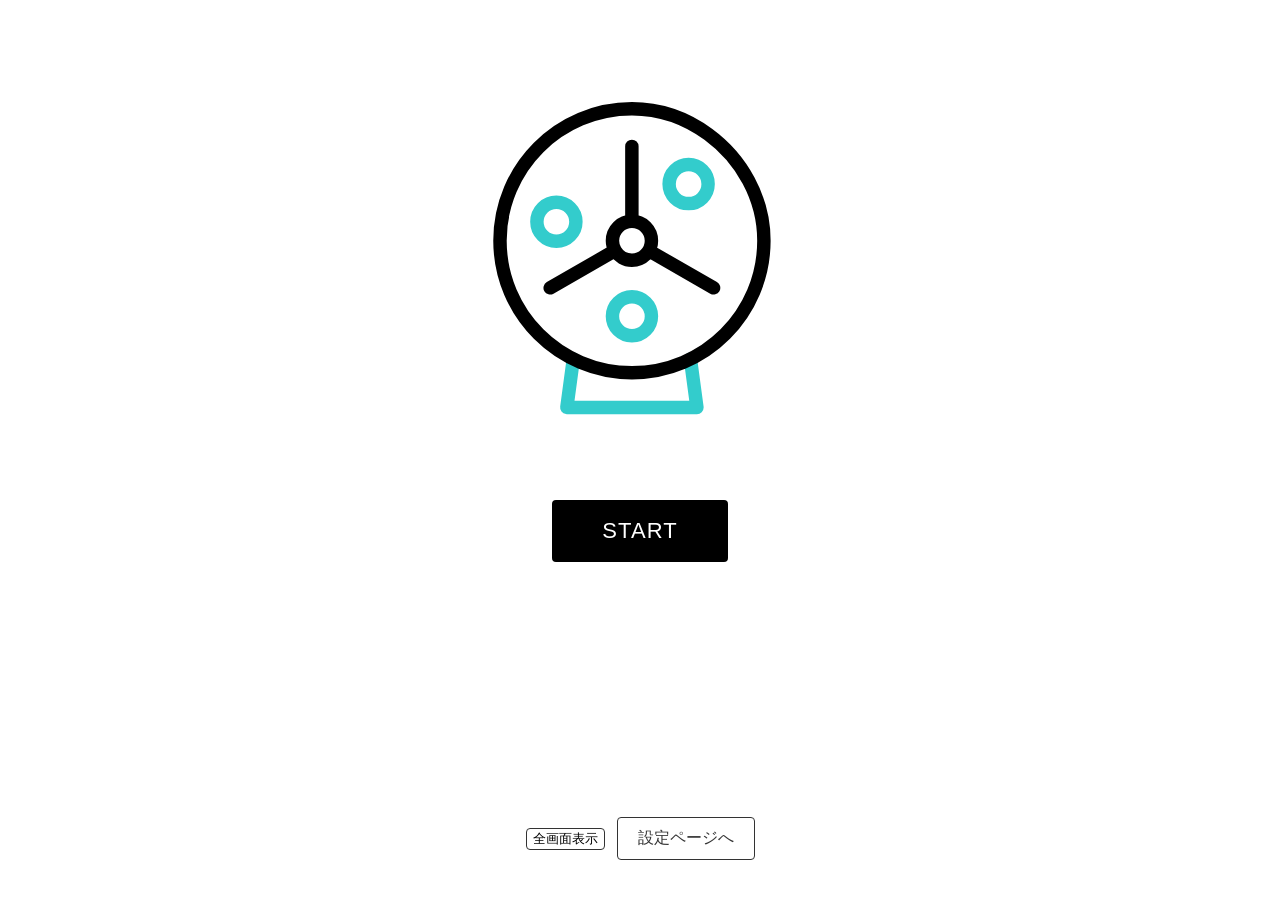
==== index.html @ a937e223 "何でもくじ: 初回コミット ブラウザで動くくじ引きWebアプリ（素のHTML/CSS/JS、file://でも動作）。 コードレビューで見つかった不具合・整理項目を修正した状態で登録。  - 画像をア" ====
<!DOCTYPE html>
<html lang="ja">
<head>
	<meta charset="utf-8">
	<meta name="viewport" content="width=device-width, initial-scale=1">
	<title>何でもくじ</title>
	<link rel="stylesheet" href="style.css">
</head>
<body>
	<div id="page">
	<div id="screen">
		<div id="screen-inner">
		  <div id="illust-wrap">
			<svg id="illust-svg" fill="none" height="100%" width="100%" viewBox="0 0 500 500" xmlns:xlink="http://www.w3.org/1999/xlink" xmlns="http://www.w3.org/2000/svg"><defs><filter id="i0"><feComponentTransfer in="SourceGraphic"><feFuncA tableValues="1 0" type="table" /></feComponentTransfer></filter><mask height="20000" width="20000" y="-10000" x="-10000" maskContentUnits="userSpaceOnUse" maskUnits="userSpaceOnUse" style="mask-type: alpha" mask-type="alpha" id="i1"><g filter="url(#i0)"><rect opacity="0" fill="#ffffff" height="500" width="500" y="0" x="0" /><g transform="matrix(1,0,0,1,-250,-250)"><g transform="matrix(1,0,0,1,250,250)"><g transform="matrix(1,0,0,1,-50,-50)" id="i2"><g transform="matrix(1,0,0,1,-200,-200)" id="i3"><g id="i4" transform="matrix(1,0,0,1,240.338,408.714)" fill="#ff0000"><path d="M-69.725,-28.711C-69.725,-28.711,-77.432,28.711,-77.432,28.711C-77.432,28.711,77.432,28.711,77.432,28.711C77.432,28.711,69.725,-28.711,69.725,-28.711" stroke-linejoin="round" stroke-linecap="round" stroke-width="16" stroke="#33cccc"><animate repeatCount="1" attributeName="d" dur="1.48s" begin="indefinite" calcMode="spline" values="M-69.725,-28.711C-69.725,-28.711,-77.432,28.711,-77.432,28.711C-77.432,28.711,77.432,28.711,77.432,28.711C77.432,28.711,69.725,-28.711,69.725,-28.711; M-69.725,-28.711C-69.725,-28.711,-77.432,28.711,-77.432,28.711C-77.432,28.711,77.432,28.711,77.432,28.711C77.432,28.711,69.725,-28.711,69.725,-28.711; M-53.225,-45.711C-53.225,-45.711,-65.432,28.922,-65.432,28.922C-65.432,28.922,68.932,28.922,68.932,28.922C68.932,28.922,49.225,-46.422,49.225,-46.422; M-55.225,-12.211C-55.225,-12.211,-77.432,28.711,-77.432,28.711C-77.432,28.711,77.432,28.711,77.432,28.711C77.432,28.711,50.225,-12.211,50.225,-12.211; M-69.725,-28.711C-69.725,-28.711,-77.432,28.711,-77.432,28.711C-77.432,28.711,77.432,28.711,77.432,28.711C77.432,28.711,69.725,-28.711,69.725,-28.711; M-69.725,-28.711C-69.725,-28.711,-77.432,28.711,-77.432,28.711C-77.432,28.711,77.432,28.711,77.432,28.711C77.432,28.711,69.725,-28.711,69.725,-28.711" keyTimes="0; 0.081081; 0.162162; 0.243243; 0.324324; 1" keySplines="0 0 1 1; 0.333 0 0.667 1; 0.333 0 0.667 1; 0.333 0 0.667 1; 0 0 1 1" fill="freeze" /></path></g><g id="i5" transform="matrix(1,0,0,1,240.406,238.973)" fill="#ff0000"><path d="M90.983,-126.578C64.967,-145.658,33.343,-157.097,0,-157.097C-86.762,-157.097,-157.097,-86.762,-157.097,0C-157.097,86.762,-86.762,157.097,0,157.097C86.762,157.097,157.097,86.762,157.097,0C157.097,-50.956,130.512,-97.588,90.983,-126.578Z" stroke-linejoin="round" stroke-linecap="round" stroke-width="16" stroke="#000000"><animate repeatCount="1" attributeName="d" dur="1.48s" begin="indefinite" calcMode="spline" values="M90.983,-126.578C64.967,-145.658,33.343,-157.097,0,-157.097C-86.762,-157.097,-157.097,-86.762,-157.097,0C-157.097,86.762,-86.762,157.097,0,157.097C86.762,157.097,157.097,86.762,157.097,0C157.097,-50.956,130.512,-97.588,90.983,-126.578Z; M90.983,-126.578C64.967,-145.658,33.343,-157.097,0,-157.097C-86.762,-157.097,-157.097,-86.762,-157.097,0C-157.097,86.762,-86.762,157.097,0,157.097C86.762,157.097,157.097,86.762,157.097,0C157.097,-50.956,130.512,-97.588,90.983,-126.578Z; M90.983,-152.578C64.967,-171.658,33.343,-183.097,0,-183.097C-86.762,-183.097,-157.097,-112.762,-157.097,-26C-157.097,60.762,-86.762,131.097,0,131.097C86.762,131.097,157.097,60.762,157.097,-26C157.097,-76.956,130.512,-123.588,90.983,-152.578Z; M90.983,-118.578C64.967,-137.658,33.343,-149.097,0,-149.097C-86.762,-149.097,-157.097,-78.762,-157.097,8C-157.097,94.762,-86.762,165.097,0,165.097C86.762,165.097,157.097,94.762,157.097,8C157.097,-42.956,130.512,-89.588,90.983,-118.578Z; M90.983,-126.578C64.967,-145.658,33.343,-157.097,0,-157.097C-86.762,-157.097,-157.097,-86.762,-157.097,0C-157.097,86.762,-86.762,157.097,0,157.097C86.762,157.097,157.097,86.762,157.097,0C157.097,-50.956,130.512,-97.588,90.983,-126.578Z; M90.983,-126.578C64.967,-145.658,33.343,-157.097,0,-157.097C-86.762,-157.097,-157.097,-86.762,-157.097,0C-157.097,86.762,-86.762,157.097,0,157.097C86.762,157.097,157.097,86.762,157.097,0C157.097,-50.956,130.512,-97.588,90.983,-126.578Z" keyTimes="0; 0.081081; 0.162162; 0.243243; 0.324324; 1" keySplines="0 0 1 1; 0.333 0 0.667 1; 0.333 0 0.667 1; 0.333 0 0.667 1; 0 0 1 1" fill="freeze" /></path></g></g></g></g></g></g></mask></defs><g transform="matrix(1,0,0,1,250,250)" opacity="0" id="i6" /><g mask="url(#i1)" transform="matrix(1,0,0,1,250,250)" id="i6"><g transform="matrix(1,0,0,1,-50,-50)" id="i2"><g id="i7"><g transform="translate(50,50)"><animateTransform repeatCount="1" type="translate" attributeName="transform" dur="1.48s" begin="indefinite" calcMode="spline" values="50 50; 50 50; 63 37; 50 50; 50 50; 50 50" keyTimes="0; 0.054054; 0.162162; 0.27027; 0.378378; 1" keySplines="0 0 1 1; 0.333 0 0.667 1; 0.333 0 0.667 1; 0 0 1 1; 0 0 1 1" fill="freeze" /><g transform="scale(1,1) translate(0,0)" /></g></g></g></g><g display="none" transform="matrix(1,0,0,1,250,250)" id="i6"><g transform="matrix(1,0,0,1,-50,-50)" id="i2"><g transform="matrix(1,0,0,1,-200,-200)" id="i3"><g id="i4" transform="matrix(1,0,0,1,240.338,408.714)" fill="#ff0000"><path d="M-69.725,-28.711C-69.725,-28.711,-77.432,28.711,-77.432,28.711C-77.432,28.711,77.432,28.711,77.432,28.711C77.432,28.711,69.725,-28.711,69.725,-28.711" stroke-linejoin="round" stroke-linecap="round" stroke-width="16" stroke="#33cccc"><animate repeatCount="1" attributeName="d" dur="1.48s" begin="indefinite" calcMode="spline" values="M-69.725,-28.711C-69.725,-28.711,-77.432,28.711,-77.432,28.711C-77.432,28.711,77.432,28.711,77.432,28.711C77.432,28.711,69.725,-28.711,69.725,-28.711; M-69.725,-28.711C-69.725,-28.711,-77.432,28.711,-77.432,28.711C-77.432,28.711,77.432,28.711,77.432,28.711C77.432,28.711,69.725,-28.711,69.725,-28.711; M-53.225,-45.711C-53.225,-45.711,-65.432,28.922,-65.432,28.922C-65.432,28.922,68.932,28.922,68.932,28.922C68.932,28.922,49.225,-46.422,49.225,-46.422; M-55.225,-12.211C-55.225,-12.211,-77.432,28.711,-77.432,28.711C-77.432,28.711,77.432,28.711,77.432,28.711C77.432,28.711,50.225,-12.211,50.225,-12.211; M-69.725,-28.711C-69.725,-28.711,-77.432,28.711,-77.432,28.711C-77.432,28.711,77.432,28.711,77.432,28.711C77.432,28.711,69.725,-28.711,69.725,-28.711; M-69.725,-28.711C-69.725,-28.711,-77.432,28.711,-77.432,28.711C-77.432,28.711,77.432,28.711,77.432,28.711C77.432,28.711,69.725,-28.711,69.725,-28.711" keyTimes="0; 0.081081; 0.162162; 0.243243; 0.324324; 1" keySplines="0 0 1 1; 0.333 0 0.667 1; 0.333 0 0.667 1; 0.333 0 0.667 1; 0 0 1 1" fill="freeze" /></path></g><g id="i5" transform="matrix(1,0,0,1,240.406,238.973)" fill="#ff0000"><path d="M90.983,-126.578C64.967,-145.658,33.343,-157.097,0,-157.097C-86.762,-157.097,-157.097,-86.762,-157.097,0C-157.097,86.762,-86.762,157.097,0,157.097C86.762,157.097,157.097,86.762,157.097,0C157.097,-50.956,130.512,-97.588,90.983,-126.578Z" stroke-linejoin="round" stroke-linecap="round" stroke-width="16" stroke="#000000"><animate repeatCount="1" attributeName="d" dur="1.48s" begin="indefinite" calcMode="spline" values="M90.983,-126.578C64.967,-145.658,33.343,-157.097,0,-157.097C-86.762,-157.097,-157.097,-86.762,-157.097,0C-157.097,86.762,-86.762,157.097,0,157.097C86.762,157.097,157.097,86.762,157.097,0C157.097,-50.956,130.512,-97.588,90.983,-126.578Z; M90.983,-126.578C64.967,-145.658,33.343,-157.097,0,-157.097C-86.762,-157.097,-157.097,-86.762,-157.097,0C-157.097,86.762,-86.762,157.097,0,157.097C86.762,157.097,157.097,86.762,157.097,0C157.097,-50.956,130.512,-97.588,90.983,-126.578Z; M90.983,-152.578C64.967,-171.658,33.343,-183.097,0,-183.097C-86.762,-183.097,-157.097,-112.762,-157.097,-26C-157.097,60.762,-86.762,131.097,0,131.097C86.762,131.097,157.097,60.762,157.097,-26C157.097,-76.956,130.512,-123.588,90.983,-152.578Z; M90.983,-118.578C64.967,-137.658,33.343,-149.097,0,-149.097C-86.762,-149.097,-157.097,-78.762,-157.097,8C-157.097,94.762,-86.762,165.097,0,165.097C86.762,165.097,157.097,94.762,157.097,8C157.097,-42.956,130.512,-89.588,90.983,-118.578Z; M90.983,-126.578C64.967,-145.658,33.343,-157.097,0,-157.097C-86.762,-157.097,-157.097,-86.762,-157.097,0C-157.097,86.762,-86.762,157.097,0,157.097C86.762,157.097,157.097,86.762,157.097,0C157.097,-50.956,130.512,-97.588,90.983,-126.578Z; M90.983,-126.578C64.967,-145.658,33.343,-157.097,0,-157.097C-86.762,-157.097,-157.097,-86.762,-157.097,0C-157.097,86.762,-86.762,157.097,0,157.097C86.762,157.097,157.097,86.762,157.097,0C157.097,-50.956,130.512,-97.588,90.983,-126.578Z" keyTimes="0; 0.081081; 0.162162; 0.243243; 0.324324; 1" keySplines="0 0 1 1; 0.333 0 0.667 1; 0.333 0 0.667 1; 0.333 0 0.667 1; 0 0 1 1" fill="freeze" /></path></g></g></g></g><g transform="matrix(1,0,0,1,250,250)" id="i6"><g transform="matrix(1,0,0,1,-50,-50)" id="i2"><g id="i8"><g transform="translate(40,39)"><animateTransform repeatCount="1" type="translate" attributeName="transform" dur="1.48s" begin="indefinite" calcMode="spline" values="40 39; 40 39; 40 15; 40 58; 40 39; 40 39" keyTimes="0; 0.054054; 0.162162; 0.243243; 0.324324; 1" keySplines="0 0 1 1; 0.333 0 0.667 1; 0.333 0 0.667 1; 0.333 0 0.667 1; 0 0 1 1" fill="freeze" /><g transform="rotate(0)"><animateTransform repeatCount="1" type="rotate" attributeName="transform" dur="1.48s" begin="indefinite" calcMode="spline" values="0; 0; 360; 360" keyTimes="0; 0.081081; 0.918919; 1" keySplines="0 0 1 1; 0.333 0 0.26 1; 0 0 1 1" fill="freeze" /><g transform="scale(1,1) translate(10,11)"><g id="i5"><path stroke-linejoin="round" stroke-linecap="round" stroke-width="16" stroke="#000000" d="M-9.667,-123.393C-9.667,-123.393,-9.667,-35.625,-9.667,-35.625C-9.667,-35.625,-9.667,-123.393,-9.667,-123.393ZM87.608,45.092C87.608,45.092,10.726,0.913,10.726,0.913M-106.942,45.092C-106.942,45.092,-29.938,0.812,-29.938,0.812M-9.594,-34.243C-22.416,-34.243,-32.81,-23.849,-32.81,-11.027C-32.81,-6.647,-31.597,-2.55,-29.489,0.946C-25.426,7.684,-18.036,12.189,-9.594,12.189C3.228,12.189,13.623,1.795,13.623,-11.027C13.623,-23.849,3.228,-34.243,-9.594,-34.243Z" /></g></g></g></g></g></g></g><g transform="matrix(1,0,0,1,250,250)" id="i6"><g transform="matrix(1,0,0,1,-50,-50)" id="i2"><g id="i8"><g transform="translate(40,39)"><animateTransform repeatCount="1" type="translate" attributeName="transform" dur="1.48s" begin="indefinite" calcMode="spline" values="40 39; 40 39; 40 15; 40 58; 40 39; 40 39" keyTimes="0; 0.054054; 0.162162; 0.243243; 0.324324; 1" keySplines="0 0 1 1; 0.333 0 0.667 1; 0.333 0 0.667 1; 0.333 0 0.667 1; 0 0 1 1" fill="freeze" /><g transform="rotate(0)"><animateTransform repeatCount="1" type="rotate" attributeName="transform" dur="1.48s" begin="indefinite" calcMode="spline" values="0; 0; 360; 360" keyTimes="0; 0.081081; 0.918919; 1" keySplines="0 0 1 1; 0.333 0 0.26 1; 0 0 1 1" fill="freeze" /><g transform="scale(1,1) translate(10,11)"><g transform="matrix(1,0,0,1,0,0)" id="i9"><g id="i5"><path stroke-linejoin="round" stroke-linecap="round" stroke-width="16" stroke="#33cccc" d="M13.623,78.789C13.623,91.611,3.228,102.006,-9.594,102.006C-22.416,102.006,-32.81,91.611,-32.81,78.789C-32.81,65.967,-22.416,55.573,-9.594,55.573C3.228,55.573,13.623,65.967,13.623,78.789ZM-99.525,-56.751C-112.347,-56.751,-122.742,-46.356,-122.742,-33.534C-122.742,-20.712,-112.347,-10.318,-99.525,-10.318C-86.703,-10.318,-76.309,-20.712,-76.309,-33.534C-76.309,-46.356,-86.703,-56.751,-99.525,-56.751ZM57.874,-101.68C45.052,-101.68,34.657,-91.285,34.657,-78.463C34.657,-65.641,45.052,-55.247,57.874,-55.247C70.696,-55.247,81.09,-65.641,81.09,-78.463C81.09,-91.285,70.696,-101.68,57.874,-101.68Z" /></g></g></g></g></g></g></g></g><g transform="matrix(1,0,0,1,250,250)" id="i6"><g transform="matrix(1,0,0,1,-50,-50)" id="i2"><g transform="matrix(1,0,0,1,-200,-200)" id="i10"><g id="i4" transform="matrix(1,0,0,1,240.338,408.714)"><path d="M-69.725,-28.711C-69.725,-28.711,-77.432,28.711,-77.432,28.711C-77.432,28.711,77.432,28.711,77.432,28.711C77.432,28.711,69.725,-28.711,69.725,-28.711" stroke-linejoin="round" stroke-linecap="round" stroke-width="16" stroke="#33cccc"><animate repeatCount="1" attributeName="d" dur="1.48s" begin="indefinite" calcMode="spline" values="M-69.725,-28.711C-69.725,-28.711,-77.432,28.711,-77.432,28.711C-77.432,28.711,77.432,28.711,77.432,28.711C77.432,28.711,69.725,-28.711,69.725,-28.711; M-69.725,-28.711C-69.725,-28.711,-77.432,28.711,-77.432,28.711C-77.432,28.711,77.432,28.711,77.432,28.711C77.432,28.711,69.725,-28.711,69.725,-28.711; M-53.225,-45.711C-53.225,-45.711,-65.432,28.922,-65.432,28.922C-65.432,28.922,68.932,28.922,68.932,28.922C68.932,28.922,49.225,-46.422,49.225,-46.422; M-55.225,-12.211C-55.225,-12.211,-77.432,28.711,-77.432,28.711C-77.432,28.711,77.432,28.711,77.432,28.711C77.432,28.711,50.225,-12.211,50.225,-12.211; M-69.725,-28.711C-69.725,-28.711,-77.432,28.711,-77.432,28.711C-77.432,28.711,77.432,28.711,77.432,28.711C77.432,28.711,69.725,-28.711,69.725,-28.711; M-69.725,-28.711C-69.725,-28.711,-77.432,28.711,-77.432,28.711C-77.432,28.711,77.432,28.711,77.432,28.711C77.432,28.711,69.725,-28.711,69.725,-28.711" keyTimes="0; 0.081081; 0.162162; 0.243243; 0.324324; 1" keySplines="0 0 1 1; 0.333 0 0.667 1; 0.333 0 0.667 1; 0.333 0 0.667 1; 0 0 1 1" fill="freeze" /></path></g><g id="i5" transform="matrix(1,0,0,1,240.406,238.973)"><path d="M90.983,-126.578C64.967,-145.658,33.343,-157.097,0,-157.097C-86.762,-157.097,-157.097,-86.762,-157.097,0C-157.097,86.762,-86.762,157.097,0,157.097C86.762,157.097,157.097,86.762,157.097,0C157.097,-50.956,130.512,-97.588,90.983,-126.578Z" stroke-linejoin="round" stroke-linecap="round" stroke-width="16" stroke="#000000"><animate repeatCount="1" attributeName="d" dur="1.48s" begin="indefinite" calcMode="spline" values="M90.983,-126.578C64.967,-145.658,33.343,-157.097,0,-157.097C-86.762,-157.097,-157.097,-86.762,-157.097,0C-157.097,86.762,-86.762,157.097,0,157.097C86.762,157.097,157.097,86.762,157.097,0C157.097,-50.956,130.512,-97.588,90.983,-126.578Z; M90.983,-126.578C64.967,-145.658,33.343,-157.097,0,-157.097C-86.762,-157.097,-157.097,-86.762,-157.097,0C-157.097,86.762,-86.762,157.097,0,157.097C86.762,157.097,157.097,86.762,157.097,0C157.097,-50.956,130.512,-97.588,90.983,-126.578Z; M90.983,-152.578C64.967,-171.658,33.343,-183.097,0,-183.097C-86.762,-183.097,-157.097,-112.762,-157.097,-26C-157.097,60.762,-86.762,131.097,0,131.097C86.762,131.097,157.097,60.762,157.097,-26C157.097,-76.956,130.512,-123.588,90.983,-152.578Z; M90.983,-118.578C64.967,-137.658,33.343,-149.097,0,-149.097C-86.762,-149.097,-157.097,-78.762,-157.097,8C-157.097,94.762,-86.762,165.097,0,165.097C86.762,165.097,157.097,94.762,157.097,8C157.097,-42.956,130.512,-89.588,90.983,-118.578Z; M90.983,-126.578C64.967,-145.658,33.343,-157.097,0,-157.097C-86.762,-157.097,-157.097,-86.762,-157.097,0C-157.097,86.762,-86.762,157.097,0,157.097C86.762,157.097,157.097,86.762,157.097,0C157.097,-50.956,130.512,-97.588,90.983,-126.578Z; M90.983,-126.578C64.967,-145.658,33.343,-157.097,0,-157.097C-86.762,-157.097,-157.097,-86.762,-157.097,0C-157.097,86.762,-86.762,157.097,0,157.097C86.762,157.097,157.097,86.762,157.097,0C157.097,-50.956,130.512,-97.588,90.983,-126.578Z" keyTimes="0; 0.081081; 0.162162; 0.243243; 0.324324; 1" keySplines="0 0 1 1; 0.333 0 0.667 1; 0.333 0 0.667 1; 0.333 0 0.667 1; 0 0 1 1" fill="freeze" /></path></g></g></g></g><g transform="matrix(1,0,0,1,250,250)" id="i6"><g transform="matrix(1,0,0,1,-50,-50)" opacity="0" id="i2" /></g></svg>
			<div id="result-popup">
			  <button id="bt-popup-close" aria-label="閉じる">&times;</button>
			  <div id="result-text"></div>
			  <img id="result-image" class="s-hide" alt="">
			</div>
		  </div>
		  <button id="bt-get" class="bt-kuji">START</button>
		  <button id="bt-pre" class="bt-kuji invisible">戻る</button>
		</div>
	  </div>
	  <div id="utility-buttons">
		<button id="bt-fullscreen" class="bt-kuji">全画面表示</button>
		<a href="settings.html" class="bt-kuji">設定ページへ</a>
	  </div>
	  </div>

	  <div id="msg-box">
		<div id="message" class="off">データを保存しました。</div>
	  </div>
	  <script src="script.js"></script>
	  </body>
	  </html>
---- style.css ----
html{
    box-sizing: border-box;
  }
  *, *::before, *::after{
    box-sizing: inherit;
  }
  body{
    margin: 0;
  }
  #page{
    min-height: 100svh;
    display: flex;
    flex-direction: column;
    align-items: center;
    justify-content: space-between;
    gap: 32px;
    padding: clamp(16px, 4vw, 40px) 16px;
  }
  #screen{
    user-select: none;
    width: 100%;
    display: flex;
    justify-content: center;
  }
  #screen-inner{
    display: flex;
    flex-direction: column;
    align-items: center;
    width: 100%;
  }
  #illust-wrap{
    position: relative;
    width: min(80vw, 420px);
    aspect-ratio: 1 / 1;
    margin-bottom: clamp(20px, 5vw, 40px);
  }
  #illust-svg{
    display: block;
    width: 100%;
    height: 100%;
  }
  #result-popup{
    position: fixed;
    top: 50%;
    left: 50%;
    z-index: 1100;
    display: flex;
    flex-direction: column;
    align-items: center;
    gap: clamp(12px, 3vw, 20px);
    width: max-content;
    max-width: min(92vw, 420px);
    max-height: 85vh;
    overflow-y: auto;
    padding: clamp(20px, 5vw, 32px) clamp(20px, 6vw, 32px);
    border: 2px solid #333;
    border-radius: 16px;
    background-color: #fff;
    box-shadow: 0 6px 20px rgba(0,0,0,.2);
    font-size: clamp(16px, 3.5vw, 20px);
    line-height: 1.4;
    text-align: center;
    opacity: 0;
    pointer-events: none;
    transform: translate(-50%,-50%) scale(.7);
    transition: opacity .2s ease, transform .2s ease;
  }
  #result-popup.popup-show{
    opacity: 1;
    pointer-events: auto;
    transform: translate(-50%,-50%) scale(1);
  }
  #bt-popup-close{
    position: absolute;
    top: 8px;
    right: 8px;
    width: 32px;
    height: 32px;
    display: flex;
    align-items: center;
    justify-content: center;
    padding: 0;
    border: none;
    border-radius: 50%;
    background-color: transparent;
    color: #333;
    font-size: 22px;
    line-height: 1;
    cursor: pointer;
  }
  #bt-popup-close:hover{
    background-color: #eee;
  }
  #result-image{
    display: block;
    width: 100%;
    max-width: 320px;
    max-height: 320px;
    object-fit: contain;
    border-radius: 8px;
  }
  #result-image.s-hide{
    display: none;
  }
  /*  */
  #bt-get,#bt-pre{
    display: block;
    padding: clamp(12px, 3vw, 16px) clamp(28px, 8vw, 48px);
    border-width: 2px;
    font-size: clamp(18px, 4vw, 22px);
    letter-spacing: 0.05em;
  }
  #bt-get{
    background-color: #000;
    color: #fff;
    border-color: #000;
  }
  #bt-get:hover{
    background-color: #333;
  }
  #utility-buttons{
    display: flex;
    flex-wrap: wrap;
    justify-content: center;
    align-items: center;
    gap: 12px;
  }
  .bt-kuji{
    box-sizing: border-box;
    border: 1px solid #333;
    border-radius: 4px;
    background-color: #fff;
    user-select: none;
    cursor: pointer;
  }
  .bt-kuji:hover{
    background-color: #ddd;
  }
  a.bt-kuji{
    display: inline-block;
    padding: 10px 20px;
    text-decoration: none;
    color: #333;
  }
  /* settings */
  #setting-font{
    width: 60px;
    margin: 0 4px;
  }
  /* kuji */
  .kuji-unit {
    padding: 8px;
    margin: 16px 0;
    background-color: #eee;
  }
  .kuji-name{
    width: 100%;
    max-width: 300px;
    vertical-align: top;
  }
  .kuji-num{
    width: 100px;
    max-width: 30%;
  }
  .kuji-keep{
    transform: scale(1.5);
    margin: 0 8px;
    cursor: pointer;
  }
  .kuji-image-item{
    display: flex;
    flex-wrap: wrap;
    align-items: center;
    gap: 8px;
  }
  .kuji-image-clear-bt{
    padding: 4px 10px;
    font-size: 14px;
  }
  .kuji-image-preview{
    display: block;
    width: 100%;
    max-width: 160px;
    max-height: 160px;
    object-fit: contain;
    border: 1px solid #ccc;
    border-radius: 4px;
    background-color: #fff;
  }
  .kuji-image-preview.s-hide{
    display: none;
  }
  .kuji-bt-del{
    display: block;
    margin-left: auto;
  }
  #bt-add-kuji{
    display: block;
    margin: 0 auto;
  }
  #area-save{
    margin: 60px 0;
    text-align: right;
  }
  /*  */
  #msg-box{
    box-sizing: border-box;
    width: 100%;
    position: fixed;
    bottom: 10px;
    left: 0;
    z-index: 1000;
    text-align: center;
    pointer-events: none;
  }
  #message{
    display: inline-block;
    box-sizing: border-box;
    max-width: 90%;
    padding: 10px 20px;
    border: 2px solid #BF360C;
    background-color: #FBE9E7;
    color: #BF360C;
    word-break: break-all;
    opacity: 1;
    pointer-events: auto;  
  }
  #message.off{
    opacity: 0;
    transition: opacity 1s;
    pointer-events: none;
  }
  /*  */
  .s-hide{
    display: none;
  }
  .invisible{
    visibility: hidden;
  }
  summary{
    cursor: pointer;
  }
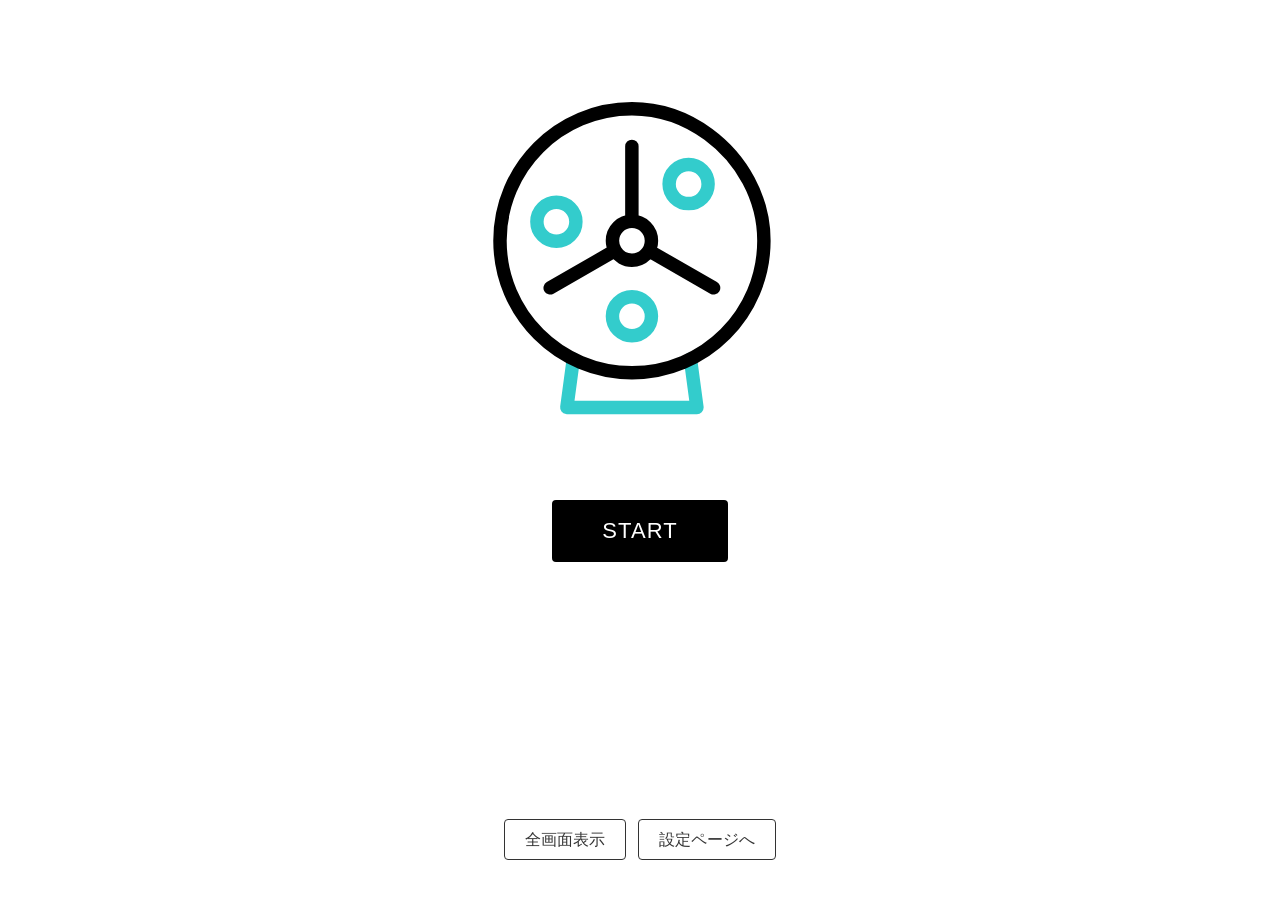
==== commit 5420cf66: "当選時の紙吹雪を追加し、全画面表示が真っ黒になる不具合を修正 - 結果ポップアップ表示と同時にcanvasで紙吹雪を約6秒表示（外部ライブラリなし）   - 左右下からの打ち上げ＋上からの降下、ポップ" ====
--- a/index.html
+++ b/index.html
@@ -12,6 +12,7 @@
 		<div id="screen-inner">
 		  <div id="illust-wrap">
 			<svg id="illust-svg" fill="none" height="100%" width="100%" viewBox="0 0 500 500" xmlns:xlink="http://www.w3.org/1999/xlink" xmlns="http://www.w3.org/2000/svg"><defs><filter id="i0"><feComponentTransfer in="SourceGraphic"><feFuncA tableValues="1 0" type="table" /></feComponentTransfer></filter><mask height="20000" width="20000" y="-10000" x="-10000" maskContentUnits="userSpaceOnUse" maskUnits="userSpaceOnUse" style="mask-type: alpha" mask-type="alpha" id="i1"><g filter="url(#i0)"><rect opacity="0" fill="#ffffff" height="500" width="500" y="0" x="0" /><g transform="matrix(1,0,0,1,-250,-250)"><g transform="matrix(1,0,0,1,250,250)"><g transform="matrix(1,0,0,1,-50,-50)" id="i2"><g transform="matrix(1,0,0,1,-200,-200)" id="i3"><g id="i4" transform="matrix(1,0,0,1,240.338,408.714)" fill="#ff0000"><path d="M-69.725,-28.711C-69.725,-28.711,-77.432,28.711,-77.432,28.711C-77.432,28.711,77.432,28.711,77.432,28.711C77.432,28.711,69.725,-28.711,69.725,-28.711" stroke-linejoin="round" stroke-linecap="round" stroke-width="16" stroke="#33cccc"><animate repeatCount="1" attributeName="d" dur="1.48s" begin="indefinite" calcMode="spline" values="M-69.725,-28.711C-69.725,-28.711,-77.432,28.711,-77.432,28.711C-77.432,28.711,77.432,28.711,77.432,28.711C77.432,28.711,69.725,-28.711,69.725,-28.711; M-69.725,-28.711C-69.725,-28.711,-77.432,28.711,-77.432,28.711C-77.432,28.711,77.432,28.711,77.432,28.711C77.432,28.711,69.725,-28.711,69.725,-28.711; M-53.225,-45.711C-53.225,-45.711,-65.432,28.922,-65.432,28.922C-65.432,28.922,68.932,28.922,68.932,28.922C68.932,28.922,49.225,-46.422,49.225,-46.422; M-55.225,-12.211C-55.225,-12.211,-77.432,28.711,-77.432,28.711C-77.432,28.711,77.432,28.711,77.432,28.711C77.432,28.711,50.225,-12.211,50.225,-12.211; M-69.725,-28.711C-69.725,-28.711,-77.432,28.711,-77.432,28.711C-77.432,28.711,77.432,28.711,77.432,28.711C77.432,28.711,69.725,-28.711,69.725,-28.711; M-69.725,-28.711C-69.725,-28.711,-77.432,28.711,-77.432,28.711C-77.432,28.711,77.432,28.711,77.432,28.711C77.432,28.711,69.725,-28.711,69.725,-28.711" keyTimes="0; 0.081081; 0.162162; 0.243243; 0.324324; 1" keySplines="0 0 1 1; 0.333 0 0.667 1; 0.333 0 0.667 1; 0.333 0 0.667 1; 0 0 1 1" fill="freeze" /></path></g><g id="i5" transform="matrix(1,0,0,1,240.406,238.973)" fill="#ff0000"><path d="M90.983,-126.578C64.967,-145.658,33.343,-157.097,0,-157.097C-86.762,-157.097,-157.097,-86.762,-157.097,0C-157.097,86.762,-86.762,157.097,0,157.097C86.762,157.097,157.097,86.762,157.097,0C157.097,-50.956,130.512,-97.588,90.983,-126.578Z" stroke-linejoin="round" stroke-linecap="round" stroke-width="16" stroke="#000000"><animate repeatCount="1" attributeName="d" dur="1.48s" begin="indefinite" calcMode="spline" values="M90.983,-126.578C64.967,-145.658,33.343,-157.097,0,-157.097C-86.762,-157.097,-157.097,-86.762,-157.097,0C-157.097,86.762,-86.762,157.097,0,157.097C86.762,157.097,157.097,86.762,157.097,0C157.097,-50.956,130.512,-97.588,90.983,-126.578Z; M90.983,-126.578C64.967,-145.658,33.343,-157.097,0,-157.097C-86.762,-157.097,-157.097,-86.762,-157.097,0C-157.097,86.762,-86.762,157.097,0,157.097C86.762,157.097,157.097,86.762,157.097,0C157.097,-50.956,130.512,-97.588,90.983,-126.578Z; M90.983,-152.578C64.967,-171.658,33.343,-183.097,0,-183.097C-86.762,-183.097,-157.097,-112.762,-157.097,-26C-157.097,60.762,-86.762,131.097,0,131.097C86.762,131.097,157.097,60.762,157.097,-26C157.097,-76.956,130.512,-123.588,90.983,-152.578Z; M90.983,-118.578C64.967,-137.658,33.343,-149.097,0,-149.097C-86.762,-149.097,-157.097,-78.762,-157.097,8C-157.097,94.762,-86.762,165.097,0,165.097C86.762,165.097,157.097,94.762,157.097,8C157.097,-42.956,130.512,-89.588,90.983,-118.578Z; M90.983,-126.578C64.967,-145.658,33.343,-157.097,0,-157.097C-86.762,-157.097,-157.097,-86.762,-157.097,0C-157.097,86.762,-86.762,157.097,0,157.097C86.762,157.097,157.097,86.762,157.097,0C157.097,-50.956,130.512,-97.588,90.983,-126.578Z; M90.983,-126.578C64.967,-145.658,33.343,-157.097,0,-157.097C-86.762,-157.097,-157.097,-86.762,-157.097,0C-157.097,86.762,-86.762,157.097,0,157.097C86.762,157.097,157.097,86.762,157.097,0C157.097,-50.956,130.512,-97.588,90.983,-126.578Z" keyTimes="0; 0.081081; 0.162162; 0.243243; 0.324324; 1" keySplines="0 0 1 1; 0.333 0 0.667 1; 0.333 0 0.667 1; 0.333 0 0.667 1; 0 0 1 1" fill="freeze" /></path></g></g></g></g></g></g></mask></defs><g transform="matrix(1,0,0,1,250,250)" opacity="0" id="i6" /><g mask="url(#i1)" transform="matrix(1,0,0,1,250,250)" id="i6"><g transform="matrix(1,0,0,1,-50,-50)" id="i2"><g id="i7"><g transform="translate(50,50)"><animateTransform repeatCount="1" type="translate" attributeName="transform" dur="1.48s" begin="indefinite" calcMode="spline" values="50 50; 50 50; 63 37; 50 50; 50 50; 50 50" keyTimes="0; 0.054054; 0.162162; 0.27027; 0.378378; 1" keySplines="0 0 1 1; 0.333 0 0.667 1; 0.333 0 0.667 1; 0 0 1 1; 0 0 1 1" fill="freeze" /><g transform="scale(1,1) translate(0,0)" /></g></g></g></g><g display="none" transform="matrix(1,0,0,1,250,250)" id="i6"><g transform="matrix(1,0,0,1,-50,-50)" id="i2"><g transform="matrix(1,0,0,1,-200,-200)" id="i3"><g id="i4" transform="matrix(1,0,0,1,240.338,408.714)" fill="#ff0000"><path d="M-69.725,-28.711C-69.725,-28.711,-77.432,28.711,-77.432,28.711C-77.432,28.711,77.432,28.711,77.432,28.711C77.432,28.711,69.725,-28.711,69.725,-28.711" stroke-linejoin="round" stroke-linecap="round" stroke-width="16" stroke="#33cccc"><animate repeatCount="1" attributeName="d" dur="1.48s" begin="indefinite" calcMode="spline" values="M-69.725,-28.711C-69.725,-28.711,-77.432,28.711,-77.432,28.711C-77.432,28.711,77.432,28.711,77.432,28.711C77.432,28.711,69.725,-28.711,69.725,-28.711; M-69.725,-28.711C-69.725,-28.711,-77.432,28.711,-77.432,28.711C-77.432,28.711,77.432,28.711,77.432,28.711C77.432,28.711,69.725,-28.711,69.725,-28.711; M-53.225,-45.711C-53.225,-45.711,-65.432,28.922,-65.432,28.922C-65.432,28.922,68.932,28.922,68.932,28.922C68.932,28.922,49.225,-46.422,49.225,-46.422; M-55.225,-12.211C-55.225,-12.211,-77.432,28.711,-77.432,28.711C-77.432,28.711,77.432,28.711,77.432,28.711C77.432,28.711,50.225,-12.211,50.225,-12.211; M-69.725,-28.711C-69.725,-28.711,-77.432,28.711,-77.432,28.711C-77.432,28.711,77.432,28.711,77.432,28.711C77.432,28.711,69.725,-28.711,69.725,-28.711; M-69.725,-28.711C-69.725,-28.711,-77.432,28.711,-77.432,28.711C-77.432,28.711,77.432,28.711,77.432,28.711C77.432,28.711,69.725,-28.711,69.725,-28.711" keyTimes="0; 0.081081; 0.162162; 0.243243; 0.324324; 1" keySplines="0 0 1 1; 0.333 0 0.667 1; 0.333 0 0.667 1; 0.333 0 0.667 1; 0 0 1 1" fill="freeze" /></path></g><g id="i5" transform="matrix(1,0,0,1,240.406,238.973)" fill="#ff0000"><path d="M90.983,-126.578C64.967,-145.658,33.343,-157.097,0,-157.097C-86.762,-157.097,-157.097,-86.762,-157.097,0C-157.097,86.762,-86.762,157.097,0,157.097C86.762,157.097,157.097,86.762,157.097,0C157.097,-50.956,130.512,-97.588,90.983,-126.578Z" stroke-linejoin="round" stroke-linecap="round" stroke-width="16" stroke="#000000"><animate repeatCount="1" attributeName="d" dur="1.48s" begin="indefinite" calcMode="spline" values="M90.983,-126.578C64.967,-145.658,33.343,-157.097,0,-157.097C-86.762,-157.097,-157.097,-86.762,-157.097,0C-157.097,86.762,-86.762,157.097,0,157.097C86.762,157.097,157.097,86.762,157.097,0C157.097,-50.956,130.512,-97.588,90.983,-126.578Z; M90.983,-126.578C64.967,-145.658,33.343,-157.097,0,-157.097C-86.762,-157.097,-157.097,-86.762,-157.097,0C-157.097,86.762,-86.762,157.097,0,157.097C86.762,157.097,157.097,86.762,157.097,0C157.097,-50.956,130.512,-97.588,90.983,-126.578Z; M90.983,-152.578C64.967,-171.658,33.343,-183.097,0,-183.097C-86.762,-183.097,-157.097,-112.762,-157.097,-26C-157.097,60.762,-86.762,131.097,0,131.097C86.762,131.097,157.097,60.762,157.097,-26C157.097,-76.956,130.512,-123.588,90.983,-152.578Z; M90.983,-118.578C64.967,-137.658,33.343,-149.097,0,-149.097C-86.762,-149.097,-157.097,-78.762,-157.097,8C-157.097,94.762,-86.762,165.097,0,165.097C86.762,165.097,157.097,94.762,157.097,8C157.097,-42.956,130.512,-89.588,90.983,-118.578Z; M90.983,-126.578C64.967,-145.658,33.343,-157.097,0,-157.097C-86.762,-157.097,-157.097,-86.762,-157.097,0C-157.097,86.762,-86.762,157.097,0,157.097C86.762,157.097,157.097,86.762,157.097,0C157.097,-50.956,130.512,-97.588,90.983,-126.578Z; M90.983,-126.578C64.967,-145.658,33.343,-157.097,0,-157.097C-86.762,-157.097,-157.097,-86.762,-157.097,0C-157.097,86.762,-86.762,157.097,0,157.097C86.762,157.097,157.097,86.762,157.097,0C157.097,-50.956,130.512,-97.588,90.983,-126.578Z" keyTimes="0; 0.081081; 0.162162; 0.243243; 0.324324; 1" keySplines="0 0 1 1; 0.333 0 0.667 1; 0.333 0 0.667 1; 0.333 0 0.667 1; 0 0 1 1" fill="freeze" /></path></g></g></g></g><g transform="matrix(1,0,0,1,250,250)" id="i6"><g transform="matrix(1,0,0,1,-50,-50)" id="i2"><g id="i8"><g transform="translate(40,39)"><animateTransform repeatCount="1" type="translate" attributeName="transform" dur="1.48s" begin="indefinite" calcMode="spline" values="40 39; 40 39; 40 15; 40 58; 40 39; 40 39" keyTimes="0; 0.054054; 0.162162; 0.243243; 0.324324; 1" keySplines="0 0 1 1; 0.333 0 0.667 1; 0.333 0 0.667 1; 0.333 0 0.667 1; 0 0 1 1" fill="freeze" /><g transform="rotate(0)"><animateTransform repeatCount="1" type="rotate" attributeName="transform" dur="1.48s" begin="indefinite" calcMode="spline" values="0; 0; 360; 360" keyTimes="0; 0.081081; 0.918919; 1" keySplines="0 0 1 1; 0.333 0 0.26 1; 0 0 1 1" fill="freeze" /><g transform="scale(1,1) translate(10,11)"><g id="i5"><path stroke-linejoin="round" stroke-linecap="round" stroke-width="16" stroke="#000000" d="M-9.667,-123.393C-9.667,-123.393,-9.667,-35.625,-9.667,-35.625C-9.667,-35.625,-9.667,-123.393,-9.667,-123.393ZM87.608,45.092C87.608,45.092,10.726,0.913,10.726,0.913M-106.942,45.092C-106.942,45.092,-29.938,0.812,-29.938,0.812M-9.594,-34.243C-22.416,-34.243,-32.81,-23.849,-32.81,-11.027C-32.81,-6.647,-31.597,-2.55,-29.489,0.946C-25.426,7.684,-18.036,12.189,-9.594,12.189C3.228,12.189,13.623,1.795,13.623,-11.027C13.623,-23.849,3.228,-34.243,-9.594,-34.243Z" /></g></g></g></g></g></g></g><g transform="matrix(1,0,0,1,250,250)" id="i6"><g transform="matrix(1,0,0,1,-50,-50)" id="i2"><g id="i8"><g transform="translate(40,39)"><animateTransform repeatCount="1" type="translate" attributeName="transform" dur="1.48s" begin="indefinite" calcMode="spline" values="40 39; 40 39; 40 15; 40 58; 40 39; 40 39" keyTimes="0; 0.054054; 0.162162; 0.243243; 0.324324; 1" keySplines="0 0 1 1; 0.333 0 0.667 1; 0.333 0 0.667 1; 0.333 0 0.667 1; 0 0 1 1" fill="freeze" /><g transform="rotate(0)"><animateTransform repeatCount="1" type="rotate" attributeName="transform" dur="1.48s" begin="indefinite" calcMode="spline" values="0; 0; 360; 360" keyTimes="0; 0.081081; 0.918919; 1" keySplines="0 0 1 1; 0.333 0 0.26 1; 0 0 1 1" fill="freeze" /><g transform="scale(1,1) translate(10,11)"><g transform="matrix(1,0,0,1,0,0)" id="i9"><g id="i5"><path stroke-linejoin="round" stroke-linecap="round" stroke-width="16" stroke="#33cccc" d="M13.623,78.789C13.623,91.611,3.228,102.006,-9.594,102.006C-22.416,102.006,-32.81,91.611,-32.81,78.789C-32.81,65.967,-22.416,55.573,-9.594,55.573C3.228,55.573,13.623,65.967,13.623,78.789ZM-99.525,-56.751C-112.347,-56.751,-122.742,-46.356,-122.742,-33.534C-122.742,-20.712,-112.347,-10.318,-99.525,-10.318C-86.703,-10.318,-76.309,-20.712,-76.309,-33.534C-76.309,-46.356,-86.703,-56.751,-99.525,-56.751ZM57.874,-101.68C45.052,-101.68,34.657,-91.285,34.657,-78.463C34.657,-65.641,45.052,-55.247,57.874,-55.247C70.696,-55.247,81.09,-65.641,81.09,-78.463C81.09,-91.285,70.696,-101.68,57.874,-101.68Z" /></g></g></g></g></g></g></g></g><g transform="matrix(1,0,0,1,250,250)" id="i6"><g transform="matrix(1,0,0,1,-50,-50)" id="i2"><g transform="matrix(1,0,0,1,-200,-200)" id="i10"><g id="i4" transform="matrix(1,0,0,1,240.338,408.714)"><path d="M-69.725,-28.711C-69.725,-28.711,-77.432,28.711,-77.432,28.711C-77.432,28.711,77.432,28.711,77.432,28.711C77.432,28.711,69.725,-28.711,69.725,-28.711" stroke-linejoin="round" stroke-linecap="round" stroke-width="16" stroke="#33cccc"><animate repeatCount="1" attributeName="d" dur="1.48s" begin="indefinite" calcMode="spline" values="M-69.725,-28.711C-69.725,-28.711,-77.432,28.711,-77.432,28.711C-77.432,28.711,77.432,28.711,77.432,28.711C77.432,28.711,69.725,-28.711,69.725,-28.711; M-69.725,-28.711C-69.725,-28.711,-77.432,28.711,-77.432,28.711C-77.432,28.711,77.432,28.711,77.432,28.711C77.432,28.711,69.725,-28.711,69.725,-28.711; M-53.225,-45.711C-53.225,-45.711,-65.432,28.922,-65.432,28.922C-65.432,28.922,68.932,28.922,68.932,28.922C68.932,28.922,49.225,-46.422,49.225,-46.422; M-55.225,-12.211C-55.225,-12.211,-77.432,28.711,-77.432,28.711C-77.432,28.711,77.432,28.711,77.432,28.711C77.432,28.711,50.225,-12.211,50.225,-12.211; M-69.725,-28.711C-69.725,-28.711,-77.432,28.711,-77.432,28.711C-77.432,28.711,77.432,28.711,77.432,28.711C77.432,28.711,69.725,-28.711,69.725,-28.711; M-69.725,-28.711C-69.725,-28.711,-77.432,28.711,-77.432,28.711C-77.432,28.711,77.432,28.711,77.432,28.711C77.432,28.711,69.725,-28.711,69.725,-28.711" keyTimes="0; 0.081081; 0.162162; 0.243243; 0.324324; 1" keySplines="0 0 1 1; 0.333 0 0.667 1; 0.333 0 0.667 1; 0.333 0 0.667 1; 0 0 1 1" fill="freeze" /></path></g><g id="i5" transform="matrix(1,0,0,1,240.406,238.973)"><path d="M90.983,-126.578C64.967,-145.658,33.343,-157.097,0,-157.097C-86.762,-157.097,-157.097,-86.762,-157.097,0C-157.097,86.762,-86.762,157.097,0,157.097C86.762,157.097,157.097,86.762,157.097,0C157.097,-50.956,130.512,-97.588,90.983,-126.578Z" stroke-linejoin="round" stroke-linecap="round" stroke-width="16" stroke="#000000"><animate repeatCount="1" attributeName="d" dur="1.48s" begin="indefinite" calcMode="spline" values="M90.983,-126.578C64.967,-145.658,33.343,-157.097,0,-157.097C-86.762,-157.097,-157.097,-86.762,-157.097,0C-157.097,86.762,-86.762,157.097,0,157.097C86.762,157.097,157.097,86.762,157.097,0C157.097,-50.956,130.512,-97.588,90.983,-126.578Z; M90.983,-126.578C64.967,-145.658,33.343,-157.097,0,-157.097C-86.762,-157.097,-157.097,-86.762,-157.097,0C-157.097,86.762,-86.762,157.097,0,157.097C86.762,157.097,157.097,86.762,157.097,0C157.097,-50.956,130.512,-97.588,90.983,-126.578Z; M90.983,-152.578C64.967,-171.658,33.343,-183.097,0,-183.097C-86.762,-183.097,-157.097,-112.762,-157.097,-26C-157.097,60.762,-86.762,131.097,0,131.097C86.762,131.097,157.097,60.762,157.097,-26C157.097,-76.956,130.512,-123.588,90.983,-152.578Z; M90.983,-118.578C64.967,-137.658,33.343,-149.097,0,-149.097C-86.762,-149.097,-157.097,-78.762,-157.097,8C-157.097,94.762,-86.762,165.097,0,165.097C86.762,165.097,157.097,94.762,157.097,8C157.097,-42.956,130.512,-89.588,90.983,-118.578Z; M90.983,-126.578C64.967,-145.658,33.343,-157.097,0,-157.097C-86.762,-157.097,-157.097,-86.762,-157.097,0C-157.097,86.762,-86.762,157.097,0,157.097C86.762,157.097,157.097,86.762,157.097,0C157.097,-50.956,130.512,-97.588,90.983,-126.578Z; M90.983,-126.578C64.967,-145.658,33.343,-157.097,0,-157.097C-86.762,-157.097,-157.097,-86.762,-157.097,0C-157.097,86.762,-86.762,157.097,0,157.097C86.762,157.097,157.097,86.762,157.097,0C157.097,-50.956,130.512,-97.588,90.983,-126.578Z" keyTimes="0; 0.081081; 0.162162; 0.243243; 0.324324; 1" keySplines="0 0 1 1; 0.333 0 0.667 1; 0.333 0 0.667 1; 0.333 0 0.667 1; 0 0 1 1" fill="freeze" /></path></g></g></g></g><g transform="matrix(1,0,0,1,250,250)" id="i6"><g transform="matrix(1,0,0,1,-50,-50)" opacity="0" id="i2" /></g></svg>
+			<canvas id="confetti" aria-hidden="true"></canvas>
 			<div id="result-popup">
 			  <button id="bt-popup-close" aria-label="閉じる">&times;</button>
 			  <div id="result-text"></div>
--- a/style.css
+++ b/style.css
@@ -21,6 +21,18 @@
     width: 100%;
     display: flex;
     justify-content: center;
+  }
+  /* 全画面表示時：背景を指定しないとブラウザ既定の黒背景(::backdrop)が透けて真っ黒になる */
+  /* ※セレクタを1つにまとめると非対応ブラウザでルールごと無視されるので分けて書く */
+  #screen:fullscreen{
+    align-items: center;
+    background-color: #fff;
+    overflow-y: auto;
+  }
+  #screen:-webkit-full-screen{
+    align-items: center;
+    background-color: #fff;
+    overflow-y: auto;
   }
   #screen-inner{
     display: flex;
@@ -39,7 +51,20 @@
     width: 100%;
     height: 100%;
   }
+  /* 紙吹雪（ポップアップの後ろ、画面全体に重ねる） */
+  #confetti{
+    position: fixed;
+    inset: 0;
+    width: 100%;
+    height: 100%;
+    z-index: 1050;
+    pointer-events: none;
+  }
   #result-popup{
+    /* ポップアップの拡大倍率。文字・余白・×ボタン・画像すべてに掛かる */
+    --popup-scale: 3;
+    /* 基準の文字サイズ（設定ページの「文字の大きさ」でscript.jsから上書き） */
+    --popup-fs: 18px;
     position: fixed;
     top: 50%;
     left: 50%;
@@ -47,17 +72,18 @@
     display: flex;
     flex-direction: column;
     align-items: center;
-    gap: clamp(12px, 3vw, 20px);
+    gap: min(calc(16px * var(--popup-scale)), 4vh);
     width: max-content;
-    max-width: min(92vw, 420px);
-    max-height: 85vh;
+    max-width: min(92vw, calc(420px * var(--popup-scale)));
+    max-height: 90vh;
     overflow-y: auto;
-    padding: clamp(20px, 5vw, 32px) clamp(20px, 6vw, 32px);
-    border: 2px solid #333;
-    border-radius: 16px;
-    background-color: #fff;
-    box-shadow: 0 6px 20px rgba(0,0,0,.2);
-    font-size: clamp(16px, 3.5vw, 20px);
+    padding: min(calc(32px * var(--popup-scale)), 6vw, 6vh);
+    border: 3px solid #333;
+    border-radius: 24px;
+    background-color: #fff;
+    box-shadow: 0 10px 40px rgba(0,0,0,.25);
+    /* 小さい画面では画面幅に合わせて縮める */
+    font-size: min(calc(var(--popup-fs) * var(--popup-scale)), 9vw);
     line-height: 1.4;
     text-align: center;
     opacity: 0;
@@ -72,10 +98,10 @@
   }
   #bt-popup-close{
     position: absolute;
-    top: 8px;
-    right: 8px;
-    width: 32px;
-    height: 32px;
+    top: 12px;
+    right: 12px;
+    width: clamp(40px, 7vw, 64px);
+    height: clamp(40px, 7vw, 64px);
     display: flex;
     align-items: center;
     justify-content: center;
@@ -84,7 +110,7 @@
     border-radius: 50%;
     background-color: transparent;
     color: #333;
-    font-size: 22px;
+    font-size: clamp(30px, 5.5vw, 52px);
     line-height: 1;
     cursor: pointer;
   }
@@ -94,10 +120,10 @@
   #result-image{
     display: block;
     width: 100%;
-    max-width: 320px;
-    max-height: 320px;
+    max-width: calc(320px * var(--popup-scale));
+    max-height: min(calc(320px * var(--popup-scale)), 55vh);
     object-fit: contain;
-    border-radius: 8px;
+    border-radius: 12px;
   }
   #result-image.s-hide{
     display: none;
@@ -140,6 +166,15 @@
     display: inline-block;
     padding: 10px 20px;
     text-decoration: none;
+    color: #333;
+  }
+  /* 画面下の「全画面表示」(button)と「設定ページへ」(a)の見た目を揃える */
+  #utility-buttons .bt-kuji{
+    display: inline-block;
+    padding: 10px 20px;
+    font: inherit;
+    font-size: 16px;
+    line-height: 1.2;
     color: #333;
   }
   /* settings */
